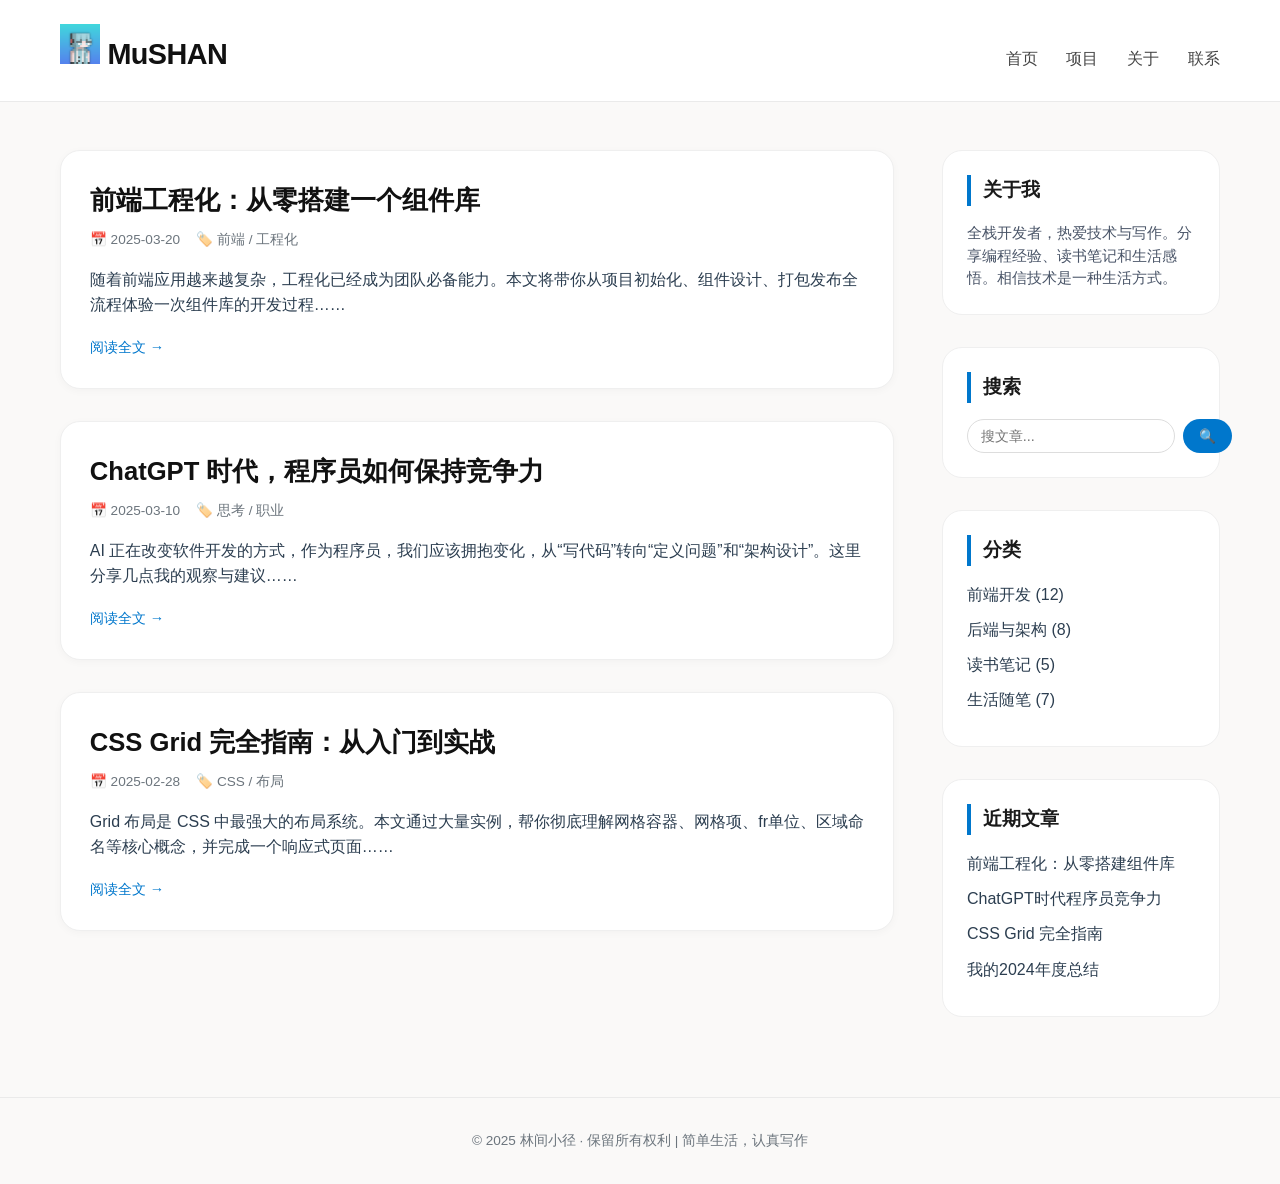
==== index.html @ 79bb4428 "Fix HTML encoding issues in index.html" ====
<!DOCTYPE html>
<html lang="zh-CN">

<head>
    <meta charset="UTF-8">
    <meta name="viewport" content="width=device-width, initial-scale=1.0, viewport-fit=cover">
    <title>MuSHAN的个人博客</title>
    <style>
        /* 全局样式与变量 */
        * {
            margin: 0;
            padding: 0;
            box-sizing: border-box;
        }

        body {
            font-family: -apple-system, BlinkMacSystemFont, "Segoe UI", Roboto, "Helvetica Neue", sans-serif;
            line-height: 1.6;
            color: #1a1a1a;
            background-color: #faf9f8;
        }

        /* 容器 */
        .container {
            max-width: 1200px;
            margin: 0 auto;
            padding: 0 20px;
        }

        /* 头部区域 */
        .site-header {
            background: #fff;
            border-bottom: 1px solid #eaeaea;
            padding: 1.5rem 0;
            position: sticky;
            top: 0;
            backdrop-filter: blur(8px);
            background-color: rgba(255, 255, 255, 0.9);
            z-index: 100;
        }

        .header-inner {
            display: flex;
            justify-content: space-between;
            align-items: baseline;
            flex-wrap: wrap;
            gap: 1rem;
        }

        .blog-title {
            font-size: 1.8rem;
            font-weight: 700;
            letter-spacing: -0.02em;
        }

        .blog-title a {
            text-decoration: none;
            color: #111;
        }

        .nav-links {
            display: flex;
            gap: 1.8rem;
        }

        .nav-links a {
            text-decoration: none;
            color: #444;
            font-weight: 500;
            transition: color 0.2s;
        }

        .nav-links a:hover {
            color: #0077cc;
        }

        /* 主布局：两栏 */
        .main-grid {
            display: flex;
            gap: 3rem;
            margin: 3rem 0;
            flex-wrap: wrap;
        }

        .content {
            flex: 3;
            min-width: 0;
            /* 防止溢出 */
        }

        .sidebar {
            flex: 1;
            min-width: 220px;
        }

        /* 文章卡片 */
        .post-card {
            background: #fff;
            border-radius: 20px;
            padding: 1.8rem;
            margin-bottom: 2rem;
            box-shadow: 0 2px 8px rgba(0, 0, 0, 0.03);
            transition: box-shadow 0.2s, transform 0.1s;
            border: 1px solid #efefef;
        }

        .post-card:hover {
            box-shadow: 0 8px 20px rgba(0, 0, 0, 0.05);
        }

        .post-title {
            font-size: 1.6rem;
            margin-bottom: 0.5rem;
        }

        .post-title a {
            text-decoration: none;
            color: #111;
        }

        .post-title a:hover {
            color: #0077cc;
        }

        .post-meta {
            font-size: 0.85rem;
            color: #6c757d;
            margin-bottom: 1rem;
            display: flex;
            gap: 1rem;
        }

        .post-excerpt {
            color: #2c3e50;
            margin-bottom: 1rem;
        }

        .read-more {
            color: #0077cc;
            text-decoration: none;
            font-weight: 500;
            font-size: 0.9rem;
        }

        .read-more:hover {
            text-decoration: underline;
        }

        /* 侧边栏组件 */
        .sidebar-widget {
            background: #fff;
            border-radius: 20px;
            padding: 1.5rem;
            margin-bottom: 2rem;
            border: 1px solid #efefef;
        }

        .sidebar-widget h3 {
            font-size: 1.2rem;
            margin-bottom: 1rem;
            font-weight: 600;
            border-left: 4px solid #0077cc;
            padding-left: 0.75rem;
        }

        .about-text {
            font-size: 0.95rem;
            color: #4a5568;
            line-height: 1.5;
        }

        .category-list {
            list-style: none;
        }

        .category-list li {
            margin-bottom: 0.6rem;
        }

        .category-list a {
            text-decoration: none;
            color: #2c3e50;
        }

        .category-list a:hover {
            color: #0077cc;
        }

        /* 搜索框 */
        .search-box {
            display: flex;
            gap: 0.5rem;
        }

        .search-box input {
            flex: 1;
            padding: 0.5rem 0.8rem;
            border: 1px solid #ddd;
            border-radius: 40px;
            font-size: 0.9rem;
            outline: none;
        }

        .search-box button {
            background: #0077cc;
            border: none;
            color: white;
            padding: 0 1rem;
            border-radius: 40px;
            cursor: pointer;
            font-size: 0.85rem;
        }

        /* 页脚 */
        .site-footer {
            border-top: 1px solid #eaeaea;
            padding: 2rem 0;
            text-align: center;
            color: #6c757d;
            font-size: 0.85rem;
            margin-top: 2rem;
        }

        /* 响应式 */
        @media (max-width: 768px) {
            .header-inner {
                flex-direction: column;
                align-items: center;
                text-align: center;
            }

            .main-grid {
                flex-direction: column;
            }

            .post-card {
                padding: 1.2rem;
            }
        }
    </style>
</head>

<body>

    <header class="site-header">
        <div class="container header-inner">
            <div class="blog-title">
                <img border="0" src="images/Avatar.png" alt="Pulpit rock" width="40"
                    height="40">
                <a href="#">MuSHAN</a>
                
            </div>
            <nav class="nav-links">
                <a href="#">首页</a>
                <a href="#">项目</a>
                <a href="#">关于</a>
                <a href="#">联系</a>
            </nav>
        </div>
    </header>

    <main class="container">
        <div class="main-grid">
            <!-- 主要内容区：文章列表 -->
            <div class="content">
                <article class="post-card">
                    <h2 class="post-title"><a href="#">前端工程化：从零搭建一个组件库</a></h2>
                    <div class="post-meta">
                        <span>📅 2025-03-20</span>
                        <span>🏷️ 前端 / 工程化</span>
                    </div>
                    <p class="post-excerpt">随着前端应用越来越复杂，工程化已经成为团队必备能力。本文将带你从项目初始化、组件设计、打包发布全流程体验一次组件库的开发过程……</p>
                    <a href="#" class="read-more">阅读全文 →</a>
                </article>

                <article class="post-card">
                    <h2 class="post-title"><a href="#">ChatGPT 时代，程序员如何保持竞争力</a></h2>
                    <div class="post-meta">
                        <span>📅 2025-03-10</span>
                        <span>🏷️ 思考 / 职业</span>
                    </div>
                    <p class="post-excerpt">AI 正在改变软件开发的方式，作为程序员，我们应该拥抱变化，从“写代码”转向“定义问题”和“架构设计”。这里分享几点我的观察与建议……</p>
                    <a href="#" class="read-more">阅读全文 →</a>
                </article>

                <article class="post-card">
                    <h2 class="post-title"><a href="#">CSS Grid 完全指南：从入门到实战</a></h2>
                    <div class="post-meta">
                        <span>📅 2025-02-28</span>
                        <span>🏷️ CSS / 布局</span>
                    </div>
                    <p class="post-excerpt">Grid 布局是 CSS 中最强大的布局系统。本文通过大量实例，帮你彻底理解网格容器、网格项、fr单位、区域命名等核心概念，并完成一个响应式页面……
                    </p>
                    <a href="#" class="read-more">阅读全文 →</a>
                </article>
            </div>

            <!-- 侧边栏 -->
            <aside class="sidebar">
                <div class="sidebar-widget">
                    <h3>关于我</h3>
                    <div class="about-text">
                        全栈开发者，热爱技术与写作。分享编程经验、读书笔记和生活感悟。相信技术是一种生活方式。
                    </div>
                </div>

                <div class="sidebar-widget">
                    <h3>搜索</h3>
                    <div class="search-box">
                        <input type="text" placeholder="搜文章...">
                        <button>🔍</button>
                    </div>
                </div>

                <div class="sidebar-widget">
                    <h3>分类</h3>
                    <ul class="category-list">
                        <li><a href="#">前端开发 (12)</a></li>
                        <li><a href="#">后端与架构 (8)</a></li>
                        <li><a href="#">读书笔记 (5)</a></li>
                        <li><a href="#">生活随笔 (7)</a></li>
                    </ul>
                </div>

                <div class="sidebar-widget">
                    <h3>近期文章</h3>
                    <ul class="category-list">
                        <li><a href="#">前端工程化：从零搭建组件库</a></li>
                        <li><a href="#">ChatGPT时代程序员竞争力</a></li>
                        <li><a href="#">CSS Grid 完全指南</a></li>
                        <li><a href="#">我的2024年度总结</a></li>
                    </ul>
                </div>
            </aside>
        </div>
    </main>

    <footer class="site-footer">
        <div class="container">
            <p>© 2025 林间小径 · 保留所有权利 | 简单生活，认真写作</p>
        </div>
    </footer>

    <!-- 简单的交互：搜索框演示（仅控制台输出，实际功能需后端支持） -->
    <script>
        const searchBtn = document.querySelector('.search-box button');
        const searchInput = document.querySelector('.search-box input');
        if (searchBtn) {
            searchBtn.addEventListener('click', () => {
                const keyword = searchInput.value.trim();
                if (keyword) {
                    console.log(`🔍 搜索关键词: ${keyword}`);
                    // 实际使用时可以跳转到搜索页或动态过滤文章
                    alert(`演示模式：搜索 “${keyword}” 的功能待集成。`);
                } else {
                    alert('请输入要搜索的内容');
                }
            });
        }
    </script>

</body>

</html>
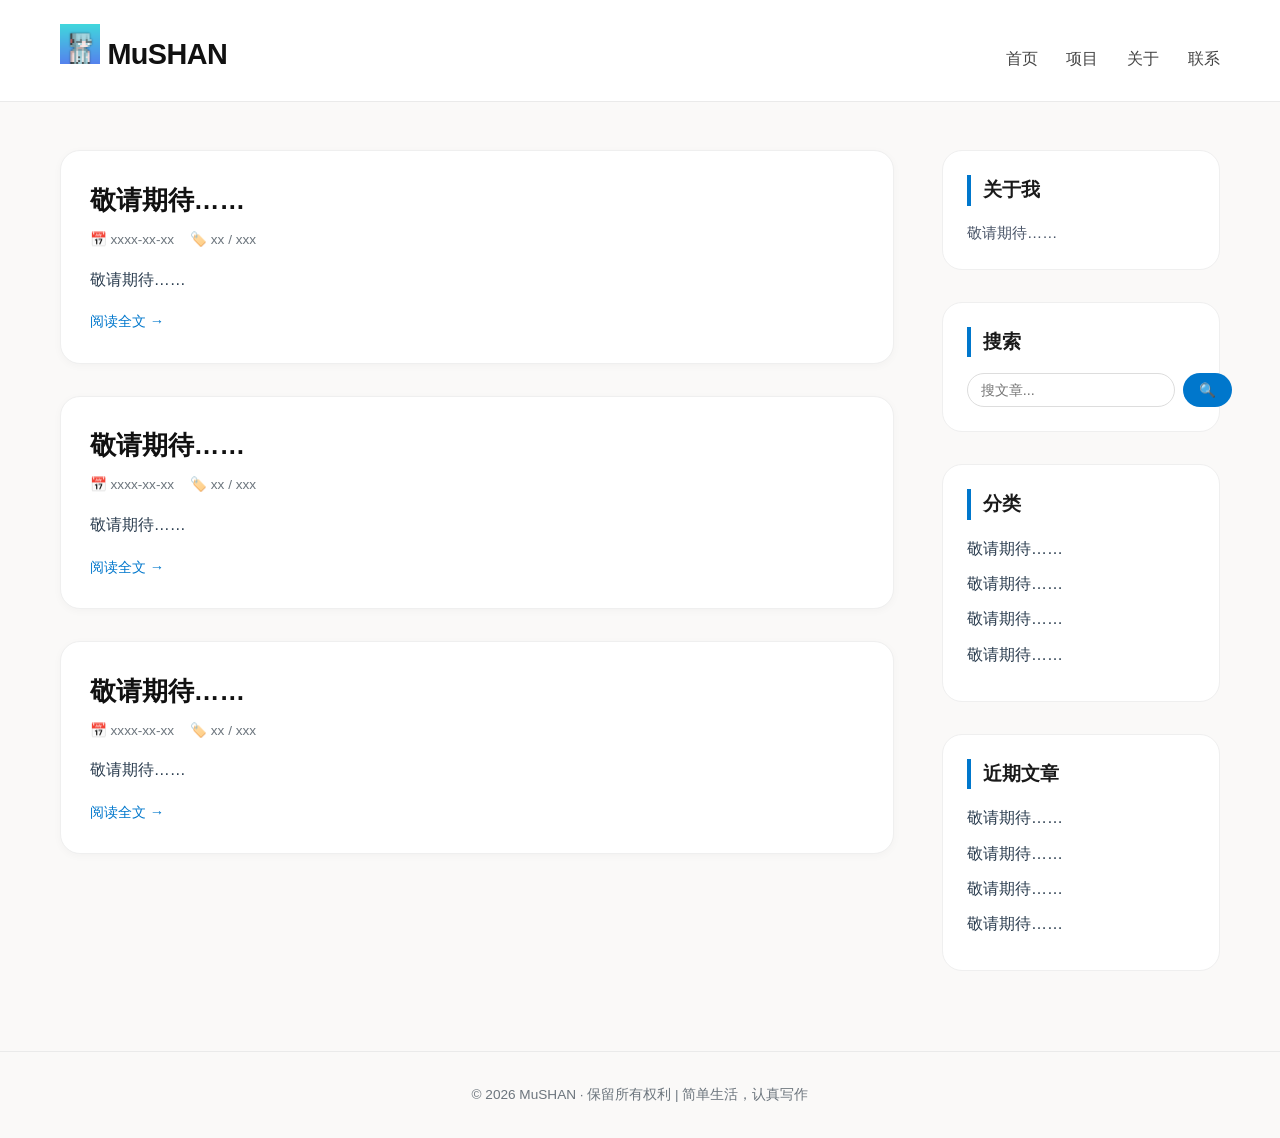
==== commit 6980a1dd: "Fix HTML encoding issues in index.html" ====
--- a/index.html
+++ b/index.html
@@ -264,32 +264,32 @@
             <!-- 主要内容区：文章列表 -->
             <div class="content">
                 <article class="post-card">
-                    <h2 class="post-title"><a href="#">前端工程化：从零搭建一个组件库</a></h2>
+                    <h2 class="post-title"><a href="#">敬请期待……</a></h2>
                     <div class="post-meta">
-                        <span>📅 2025-03-20</span>
-                        <span>🏷️ 前端 / 工程化</span>
-                    </div>
-                    <p class="post-excerpt">随着前端应用越来越复杂，工程化已经成为团队必备能力。本文将带你从项目初始化、组件设计、打包发布全流程体验一次组件库的开发过程……</p>
+                        <span>📅 xxxx-xx-xx</span>
+                        <span>🏷️ xx / xxx</span>
+                    </div>
+                    <p class="post-excerpt">敬请期待……</p>
                     <a href="#" class="read-more">阅读全文 →</a>
                 </article>
 
                 <article class="post-card">
-                    <h2 class="post-title"><a href="#">ChatGPT 时代，程序员如何保持竞争力</a></h2>
+                    <h2 class="post-title"><a href="#">敬请期待……</a></h2>
                     <div class="post-meta">
-                        <span>📅 2025-03-10</span>
-                        <span>🏷️ 思考 / 职业</span>
-                    </div>
-                    <p class="post-excerpt">AI 正在改变软件开发的方式，作为程序员，我们应该拥抱变化，从“写代码”转向“定义问题”和“架构设计”。这里分享几点我的观察与建议……</p>
+                        <span>📅 xxxx-xx-xx</span>
+                        <span>🏷️ xx / xxx</span>
+                    </div>
+                    <p class="post-excerpt">敬请期待……</p>
                     <a href="#" class="read-more">阅读全文 →</a>
                 </article>
 
                 <article class="post-card">
-                    <h2 class="post-title"><a href="#">CSS Grid 完全指南：从入门到实战</a></h2>
+                    <h2 class="post-title"><a href="#">敬请期待……</a></h2>
                     <div class="post-meta">
-                        <span>📅 2025-02-28</span>
-                        <span>🏷️ CSS / 布局</span>
-                    </div>
-                    <p class="post-excerpt">Grid 布局是 CSS 中最强大的布局系统。本文通过大量实例，帮你彻底理解网格容器、网格项、fr单位、区域命名等核心概念，并完成一个响应式页面……
+                        <span>📅 xxxx-xx-xx</span>
+                        <span>🏷️ xx / xxx</span>
+                    </div>
+                    <p class="post-excerpt">敬请期待……
                     </p>
                     <a href="#" class="read-more">阅读全文 →</a>
                 </article>
@@ -300,7 +300,7 @@
                 <div class="sidebar-widget">
                     <h3>关于我</h3>
                     <div class="about-text">
-                        全栈开发者，热爱技术与写作。分享编程经验、读书笔记和生活感悟。相信技术是一种生活方式。
+                        敬请期待……
                     </div>
                 </div>
 
@@ -315,20 +315,20 @@
                 <div class="sidebar-widget">
                     <h3>分类</h3>
                     <ul class="category-list">
-                        <li><a href="#">前端开发 (12)</a></li>
-                        <li><a href="#">后端与架构 (8)</a></li>
-                        <li><a href="#">读书笔记 (5)</a></li>
-                        <li><a href="#">生活随笔 (7)</a></li>
+                        <li><a href="#">敬请期待……</a></li>
+                        <li><a href="#">敬请期待……</a></li>
+                        <li><a href="#">敬请期待……</a></li>
+                        <li><a href="#">敬请期待……</a></li>
                     </ul>
                 </div>
 
                 <div class="sidebar-widget">
                     <h3>近期文章</h3>
                     <ul class="category-list">
-                        <li><a href="#">前端工程化：从零搭建组件库</a></li>
-                        <li><a href="#">ChatGPT时代程序员竞争力</a></li>
-                        <li><a href="#">CSS Grid 完全指南</a></li>
-                        <li><a href="#">我的2024年度总结</a></li>
+                        <li><a href="#">敬请期待……</a></li>
+                        <li><a href="#">敬请期待……</a></li>
+                        <li><a href="#">敬请期待……</a></li>
+                        <li><a href="#">敬请期待……</a></li>
                     </ul>
                 </div>
             </aside>
@@ -337,7 +337,7 @@
 
     <footer class="site-footer">
         <div class="container">
-            <p>© 2025 林间小径 · 保留所有权利 | 简单生活，认真写作</p>
+            <p>© 2026 MuSHAN · 保留所有权利 | 简单生活，认真写作</p>
         </div>
     </footer>
 
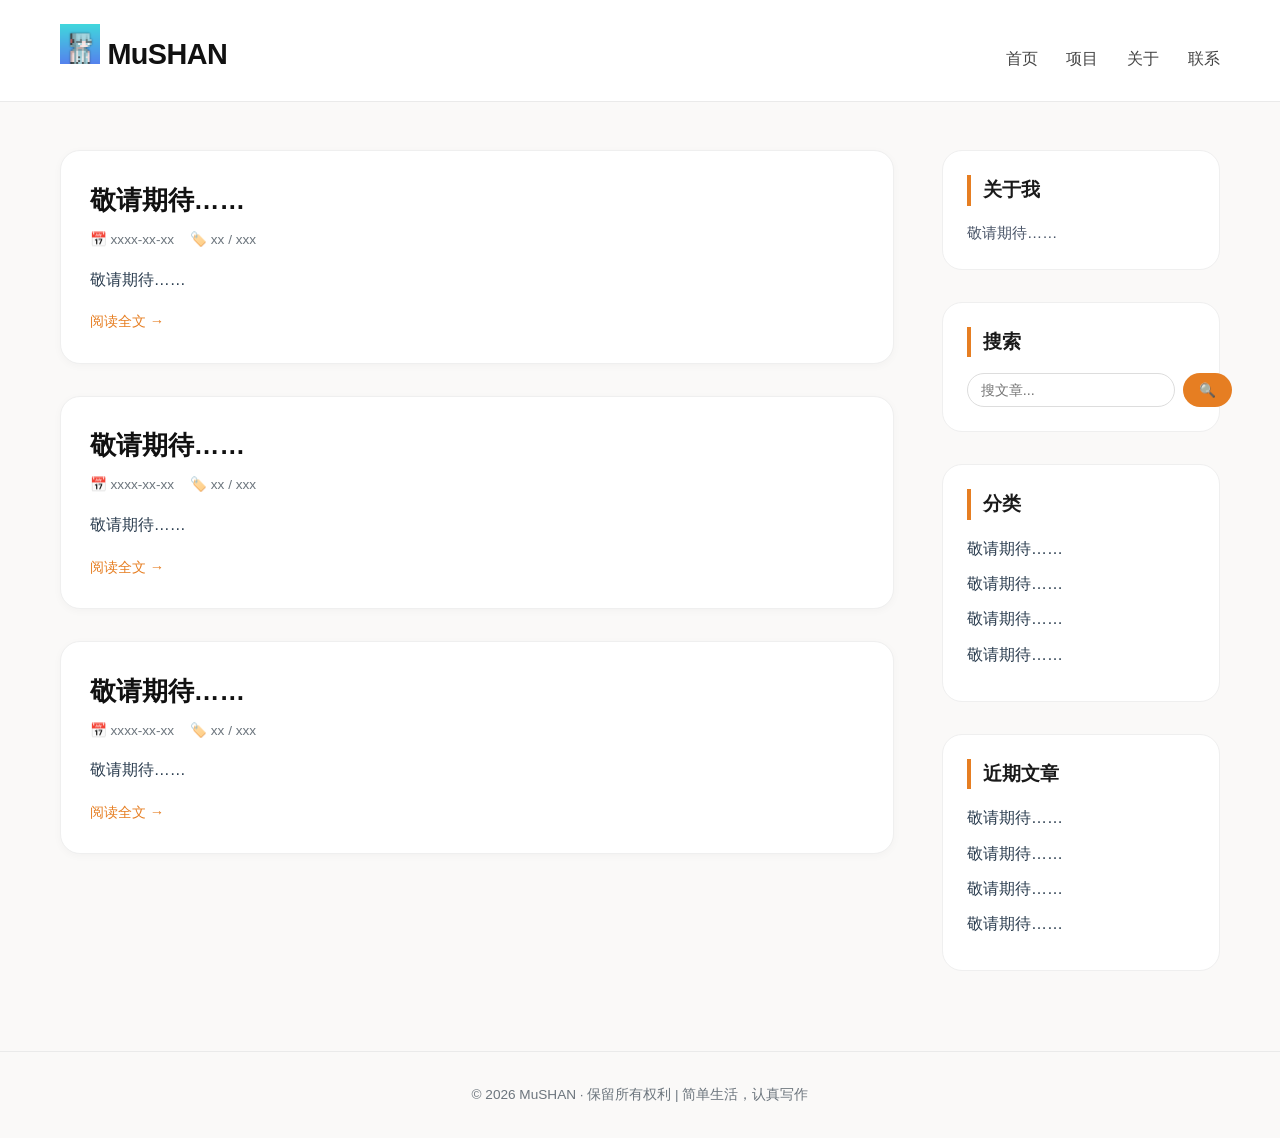
==== commit 5dab2afd: "首次提交：个人博客基础页面" ====
--- a/index.html
+++ b/index.html
@@ -1,364 +1,364 @@
-<!DOCTYPE html>
-<html lang="zh-CN">
-
-<head>
-    <meta charset="UTF-8">
-    <meta name="viewport" content="width=device-width, initial-scale=1.0, viewport-fit=cover">
-    <title>MuSHAN的个人博客</title>
-    <style>
-        /* 全局样式与变量 */
-        * {
-            margin: 0;
-            padding: 0;
-            box-sizing: border-box;
-        }
-
-        body {
-            font-family: -apple-system, BlinkMacSystemFont, "Segoe UI", Roboto, "Helvetica Neue", sans-serif;
-            line-height: 1.6;
-            color: #1a1a1a;
-            background-color: #faf9f8;
-        }
-
-        /* 容器 */
-        .container {
-            max-width: 1200px;
-            margin: 0 auto;
-            padding: 0 20px;
-        }
-
-        /* 头部区域 */
-        .site-header {
-            background: #fff;
-            border-bottom: 1px solid #eaeaea;
-            padding: 1.5rem 0;
-            position: sticky;
-            top: 0;
-            backdrop-filter: blur(8px);
-            background-color: rgba(255, 255, 255, 0.9);
-            z-index: 100;
-        }
-
-        .header-inner {
-            display: flex;
-            justify-content: space-between;
-            align-items: baseline;
-            flex-wrap: wrap;
-            gap: 1rem;
-        }
-
-        .blog-title {
-            font-size: 1.8rem;
-            font-weight: 700;
-            letter-spacing: -0.02em;
-        }
-
-        .blog-title a {
-            text-decoration: none;
-            color: #111;
-        }
-
-        .nav-links {
-            display: flex;
-            gap: 1.8rem;
-        }
-
-        .nav-links a {
-            text-decoration: none;
-            color: #444;
-            font-weight: 500;
-            transition: color 0.2s;
-        }
-
-        .nav-links a:hover {
-            color: #0077cc;
-        }
-
-        /* 主布局：两栏 */
-        .main-grid {
-            display: flex;
-            gap: 3rem;
-            margin: 3rem 0;
-            flex-wrap: wrap;
-        }
-
-        .content {
-            flex: 3;
-            min-width: 0;
-            /* 防止溢出 */
-        }
-
-        .sidebar {
-            flex: 1;
-            min-width: 220px;
-        }
-
-        /* 文章卡片 */
-        .post-card {
-            background: #fff;
-            border-radius: 20px;
-            padding: 1.8rem;
-            margin-bottom: 2rem;
-            box-shadow: 0 2px 8px rgba(0, 0, 0, 0.03);
-            transition: box-shadow 0.2s, transform 0.1s;
-            border: 1px solid #efefef;
-        }
-
-        .post-card:hover {
-            box-shadow: 0 8px 20px rgba(0, 0, 0, 0.05);
-        }
-
-        .post-title {
-            font-size: 1.6rem;
-            margin-bottom: 0.5rem;
-        }
-
-        .post-title a {
-            text-decoration: none;
-            color: #111;
-        }
-
-        .post-title a:hover {
-            color: #0077cc;
-        }
-
-        .post-meta {
-            font-size: 0.85rem;
-            color: #6c757d;
-            margin-bottom: 1rem;
-            display: flex;
-            gap: 1rem;
-        }
-
-        .post-excerpt {
-            color: #2c3e50;
-            margin-bottom: 1rem;
-        }
-
-        .read-more {
-            color: #0077cc;
-            text-decoration: none;
-            font-weight: 500;
-            font-size: 0.9rem;
-        }
-
-        .read-more:hover {
-            text-decoration: underline;
-        }
-
-        /* 侧边栏组件 */
-        .sidebar-widget {
-            background: #fff;
-            border-radius: 20px;
-            padding: 1.5rem;
-            margin-bottom: 2rem;
-            border: 1px solid #efefef;
-        }
-
-        .sidebar-widget h3 {
-            font-size: 1.2rem;
-            margin-bottom: 1rem;
-            font-weight: 600;
-            border-left: 4px solid #0077cc;
-            padding-left: 0.75rem;
-        }
-
-        .about-text {
-            font-size: 0.95rem;
-            color: #4a5568;
-            line-height: 1.5;
-        }
-
-        .category-list {
-            list-style: none;
-        }
-
-        .category-list li {
-            margin-bottom: 0.6rem;
-        }
-
-        .category-list a {
-            text-decoration: none;
-            color: #2c3e50;
-        }
-
-        .category-list a:hover {
-            color: #0077cc;
-        }
-
-        /* 搜索框 */
-        .search-box {
-            display: flex;
-            gap: 0.5rem;
-        }
-
-        .search-box input {
-            flex: 1;
-            padding: 0.5rem 0.8rem;
-            border: 1px solid #ddd;
-            border-radius: 40px;
-            font-size: 0.9rem;
-            outline: none;
-        }
-
-        .search-box button {
-            background: #0077cc;
-            border: none;
-            color: white;
-            padding: 0 1rem;
-            border-radius: 40px;
-            cursor: pointer;
-            font-size: 0.85rem;
-        }
-
-        /* 页脚 */
-        .site-footer {
-            border-top: 1px solid #eaeaea;
-            padding: 2rem 0;
-            text-align: center;
-            color: #6c757d;
-            font-size: 0.85rem;
-            margin-top: 2rem;
-        }
-
-        /* 响应式 */
-        @media (max-width: 768px) {
-            .header-inner {
-                flex-direction: column;
-                align-items: center;
-                text-align: center;
-            }
-
-            .main-grid {
-                flex-direction: column;
-            }
-
-            .post-card {
-                padding: 1.2rem;
-            }
-        }
-    </style>
-</head>
-
-<body>
-
-    <header class="site-header">
-        <div class="container header-inner">
-            <div class="blog-title">
-                <img border="0" src="images/Avatar.png" alt="Pulpit rock" width="40"
-                    height="40">
-                <a href="#">MuSHAN</a>
-                
-            </div>
-            <nav class="nav-links">
-                <a href="#">首页</a>
-                <a href="#">项目</a>
-                <a href="#">关于</a>
-                <a href="#">联系</a>
-            </nav>
-        </div>
-    </header>
-
-    <main class="container">
-        <div class="main-grid">
-            <!-- 主要内容区：文章列表 -->
-            <div class="content">
-                <article class="post-card">
-                    <h2 class="post-title"><a href="#">敬请期待……</a></h2>
-                    <div class="post-meta">
-                        <span>📅 xxxx-xx-xx</span>
-                        <span>🏷️ xx / xxx</span>
-                    </div>
-                    <p class="post-excerpt">敬请期待……</p>
-                    <a href="#" class="read-more">阅读全文 →</a>
-                </article>
-
-                <article class="post-card">
-                    <h2 class="post-title"><a href="#">敬请期待……</a></h2>
-                    <div class="post-meta">
-                        <span>📅 xxxx-xx-xx</span>
-                        <span>🏷️ xx / xxx</span>
-                    </div>
-                    <p class="post-excerpt">敬请期待……</p>
-                    <a href="#" class="read-more">阅读全文 →</a>
-                </article>
-
-                <article class="post-card">
-                    <h2 class="post-title"><a href="#">敬请期待……</a></h2>
-                    <div class="post-meta">
-                        <span>📅 xxxx-xx-xx</span>
-                        <span>🏷️ xx / xxx</span>
-                    </div>
-                    <p class="post-excerpt">敬请期待……
-                    </p>
-                    <a href="#" class="read-more">阅读全文 →</a>
-                </article>
-            </div>
-
-            <!-- 侧边栏 -->
-            <aside class="sidebar">
-                <div class="sidebar-widget">
-                    <h3>关于我</h3>
-                    <div class="about-text">
-                        敬请期待……
-                    </div>
-                </div>
-
-                <div class="sidebar-widget">
-                    <h3>搜索</h3>
-                    <div class="search-box">
-                        <input type="text" placeholder="搜文章...">
-                        <button>🔍</button>
-                    </div>
-                </div>
-
-                <div class="sidebar-widget">
-                    <h3>分类</h3>
-                    <ul class="category-list">
-                        <li><a href="#">敬请期待……</a></li>
-                        <li><a href="#">敬请期待……</a></li>
-                        <li><a href="#">敬请期待……</a></li>
-                        <li><a href="#">敬请期待……</a></li>
-                    </ul>
-                </div>
-
-                <div class="sidebar-widget">
-                    <h3>近期文章</h3>
-                    <ul class="category-list">
-                        <li><a href="#">敬请期待……</a></li>
-                        <li><a href="#">敬请期待……</a></li>
-                        <li><a href="#">敬请期待……</a></li>
-                        <li><a href="#">敬请期待……</a></li>
-                    </ul>
-                </div>
-            </aside>
-        </div>
-    </main>
-
-    <footer class="site-footer">
-        <div class="container">
-            <p>© 2026 MuSHAN · 保留所有权利 | 简单生活，认真写作</p>
-        </div>
-    </footer>
-
-    <!-- 简单的交互：搜索框演示（仅控制台输出，实际功能需后端支持） -->
-    <script>
-        const searchBtn = document.querySelector('.search-box button');
-        const searchInput = document.querySelector('.search-box input');
-        if (searchBtn) {
-            searchBtn.addEventListener('click', () => {
-                const keyword = searchInput.value.trim();
-                if (keyword) {
-                    console.log(`🔍 搜索关键词: ${keyword}`);
-                    // 实际使用时可以跳转到搜索页或动态过滤文章
-                    alert(`演示模式：搜索 “${keyword}” 的功能待集成。`);
-                } else {
-                    alert('请输入要搜索的内容');
-                }
-            });
-        }
-    </script>
-
-</body>
-
-</html>
+<!DOCTYPE html>
+<html lang="zh-CN">
+
+<head>
+    <meta charset="UTF-8">
+    <meta name="viewport" content="width=device-width, initial-scale=1.0, viewport-fit=cover">
+    <title>MuSHAN的个人博客</title>
+    <link rel="icon" href="images/favicon.png" type="image/png">
+    <style>
+        /* 全局样式与变量 */
+        * {
+            margin: 0;
+            padding: 0;
+            box-sizing: border-box;
+        }
+
+        body {
+            font-family: -apple-system, BlinkMacSystemFont, "Segoe UI", Roboto, "Helvetica Neue", sans-serif;
+            line-height: 1.6;
+            color: #1a1a1a;
+            background-color: #faf9f8;
+        }
+
+        /* 容器 */
+        .container {
+            max-width: 1200px;
+            margin: 0 auto;
+            padding: 0 20px;
+        }
+
+        /* 头部区域 */
+        .site-header {
+            background: #fff;
+            border-bottom: 1px solid #eaeaea;
+            padding: 1.5rem 0;
+            position: sticky;
+            top: 0;
+            backdrop-filter: blur(8px);
+            background-color: rgba(255, 255, 255, 0.9);
+            z-index: 100;
+        }
+
+        .header-inner {
+            display: flex;
+            justify-content: space-between;
+            align-items: baseline;
+            flex-wrap: wrap;
+            gap: 1rem;
+        }
+
+        .blog-title {
+            font-size: 1.8rem;
+            font-weight: 700;
+            letter-spacing: -0.02em;
+        }
+
+        .blog-title a {
+            text-decoration: none;
+            color: #111;
+        }
+
+        .nav-links {
+            display: flex;
+            gap: 1.8rem;
+        }
+
+        .nav-links a {
+            text-decoration: none;
+            color: #444;
+            font-weight: 500;
+            transition: color 0.2s;
+        }
+
+        .nav-links a:hover {
+            color: #e67e22;
+        }
+
+        /* 主布局：两栏 */
+        .main-grid {
+            display: flex;
+            gap: 3rem;
+            margin: 3rem 0;
+            flex-wrap: wrap;
+        }
+
+        .content {
+            flex: 3;
+            min-width: 0;
+            /* 防止溢出 */
+        }
+
+        .sidebar {
+            flex: 1;
+            min-width: 220px;
+        }
+
+        /* 文章卡片 */
+        .post-card {
+            background: #fff;
+            border-radius: 20px;
+            padding: 1.8rem;
+            margin-bottom: 2rem;
+            box-shadow: 0 2px 8px rgba(0, 0, 0, 0.03);
+            transition: box-shadow 0.2s, transform 0.1s;
+            border: 1px solid #efefef;
+        }
+
+        .post-card:hover {
+            box-shadow: 0 8px 20px rgba(0, 0, 0, 0.05);
+        }
+
+        .post-title {
+            font-size: 1.6rem;
+            margin-bottom: 0.5rem;
+        }
+
+        .post-title a {
+            text-decoration: none;
+            color: #111;
+        }
+
+        .post-title a:hover {
+            color: #e67e22;
+        }
+
+        .post-meta {
+            font-size: 0.85rem;
+            color: #6c757d;
+            margin-bottom: 1rem;
+            display: flex;
+            gap: 1rem;
+        }
+
+        .post-excerpt {
+            color: #2c3e50;
+            margin-bottom: 1rem;
+        }
+
+        .read-more {
+            color: #e67e22;
+            text-decoration: none;
+            font-weight: 500;
+            font-size: 0.9rem;
+        }
+
+        .read-more:hover {
+            text-decoration: underline;
+        }
+
+        /* 侧边栏组件 */
+        .sidebar-widget {
+            background: #fff;
+            border-radius: 20px;
+            padding: 1.5rem;
+            margin-bottom: 2rem;
+            border: 1px solid #efefef;
+        }
+
+        .sidebar-widget h3 {
+            font-size: 1.2rem;
+            margin-bottom: 1rem;
+            font-weight: 600;
+            border-left: 4px solid #e67e22;
+            padding-left: 0.75rem;
+        }
+
+        .about-text {
+            font-size: 0.95rem;
+            color: #4a5568;
+            line-height: 1.5;
+        }
+
+        .category-list {
+            list-style: none;
+        }
+
+        .category-list li {
+            margin-bottom: 0.6rem;
+        }
+
+        .category-list a {
+            text-decoration: none;
+            color: #2c3e50;
+        }
+
+        .category-list a:hover {
+            color: #e67e22;
+        }
+
+        /* 搜索框 */
+        .search-box {
+            display: flex;
+            gap: 0.5rem;
+        }
+
+        .search-box input {
+            flex: 1;
+            padding: 0.5rem 0.8rem;
+            border: 1px solid #ddd;
+            border-radius: 40px;
+            font-size: 0.9rem;
+            outline: none;
+        }
+
+        .search-box button {
+            background: #e67e22;
+            border: none;
+            color: white;
+            padding: 0 1rem;
+            border-radius: 40px;
+            cursor: pointer;
+            font-size: 0.85rem;
+        }
+
+        /* 页脚 */
+        .site-footer {
+            border-top: 1px solid #eaeaea;
+            padding: 2rem 0;
+            text-align: center;
+            color: #6c757d;
+            font-size: 0.85rem;
+            margin-top: 2rem;
+        }
+
+        /* 响应式 */
+        @media (max-width: 768px) {
+            .header-inner {
+                flex-direction: column;
+                align-items: center;
+                text-align: center;
+            }
+
+            .main-grid {
+                flex-direction: column;
+            }
+
+            .post-card {
+                padding: 1.2rem;
+            }
+        }
+    </style>
+</head>
+
+<body>
+
+    <header class="site-header">
+        <div class="container header-inner">
+            <div class="blog-title">
+                <img border="0" src="images/Avatar.png" alt="MuSHAN头像" width="40" height="40">
+                <a href="#">MuSHAN</a>
+
+            </div>
+            <nav class="nav-links">
+                <a href="splash.html">首页</a>
+                <a href="projects.html">项目</a>
+                <a href="about.html">关于</a>
+                <a href="contact.html">联系</a>
+            </nav>
+        </div>
+    </header>
+
+    <main class="container">
+        <div class="main-grid">
+            <!-- 主要内容区：文章列表 -->
+            <div class="content">
+                <article class="post-card">
+                    <h2 class="post-title"><a href="#">敬请期待……</a></h2>
+                    <div class="post-meta">
+                        <span>📅 xxxx-xx-xx</span>
+                        <span>🏷️ xx / xxx</span>
+                    </div>
+                    <p class="post-excerpt">敬请期待……</p>
+                    <a href="#" class="read-more">阅读全文 →</a>
+                </article>
+
+                <article class="post-card">
+                    <h2 class="post-title"><a href="#">敬请期待……</a></h2>
+                    <div class="post-meta">
+                        <span>📅 xxxx-xx-xx</span>
+                        <span>🏷️ xx / xxx</span>
+                    </div>
+                    <p class="post-excerpt">敬请期待……</p>
+                    <a href="#" class="read-more">阅读全文 →</a>
+                </article>
+
+                <article class="post-card">
+                    <h2 class="post-title"><a href="#">敬请期待……</a></h2>
+                    <div class="post-meta">
+                        <span>📅 xxxx-xx-xx</span>
+                        <span>🏷️ xx / xxx</span>
+                    </div>
+                    <p class="post-excerpt">敬请期待……
+                    </p>
+                    <a href="#" class="read-more">阅读全文 →</a>
+                </article>
+            </div>
+
+            <!-- 侧边栏 -->
+            <aside class="sidebar">
+                <div class="sidebar-widget">
+                    <h3>关于我</h3>
+                    <div class="about-text">
+                        敬请期待……
+                    </div>
+                </div>
+
+                <div class="sidebar-widget">
+                    <h3>搜索</h3>
+                    <div class="search-box">
+                        <input type="text" placeholder="搜文章...">
+                        <button>🔍</button>
+                    </div>
+                </div>
+
+                <div class="sidebar-widget">
+                    <h3>分类</h3>
+                    <ul class="category-list">
+                        <li><a href="#">敬请期待……</a></li>
+                        <li><a href="#">敬请期待……</a></li>
+                        <li><a href="#">敬请期待……</a></li>
+                        <li><a href="#">敬请期待……</a></li>
+                    </ul>
+                </div>
+
+                <div class="sidebar-widget">
+                    <h3>近期文章</h3>
+                    <ul class="category-list">
+                        <li><a href="#">敬请期待……</a></li>
+                        <li><a href="#">敬请期待……</a></li>
+                        <li><a href="#">敬请期待……</a></li>
+                        <li><a href="#">敬请期待……</a></li>
+                    </ul>
+                </div>
+            </aside>
+        </div>
+    </main>
+
+    <footer class="site-footer">
+        <div class="container">
+            <p>© 2026 MuSHAN · 保留所有权利 | 简单生活，认真写作</p>
+        </div>
+    </footer>
+
+    <!-- 简单的交互：搜索框演示（仅控制台输出，实际功能需后端支持） -->
+    <script>
+        const searchBtn = document.querySelector('.search-box button');
+        const searchInput = document.querySelector('.search-box input');
+        if (searchBtn) {
+            searchBtn.addEventListener('click', () => {
+                const keyword = searchInput.value.trim();
+                if (keyword) {
+                    console.log(`🔍 搜索关键词: ${keyword}`);
+                    // 实际使用时可以跳转到搜索页或动态过滤文章
+                    alert(`演示模式：搜索 “${keyword}” 的功能待集成。`);
+                } else {
+                    alert('请输入要搜索的内容');
+                }
+            });
+        }
+    </script>
+
+</body>
+
+</html>
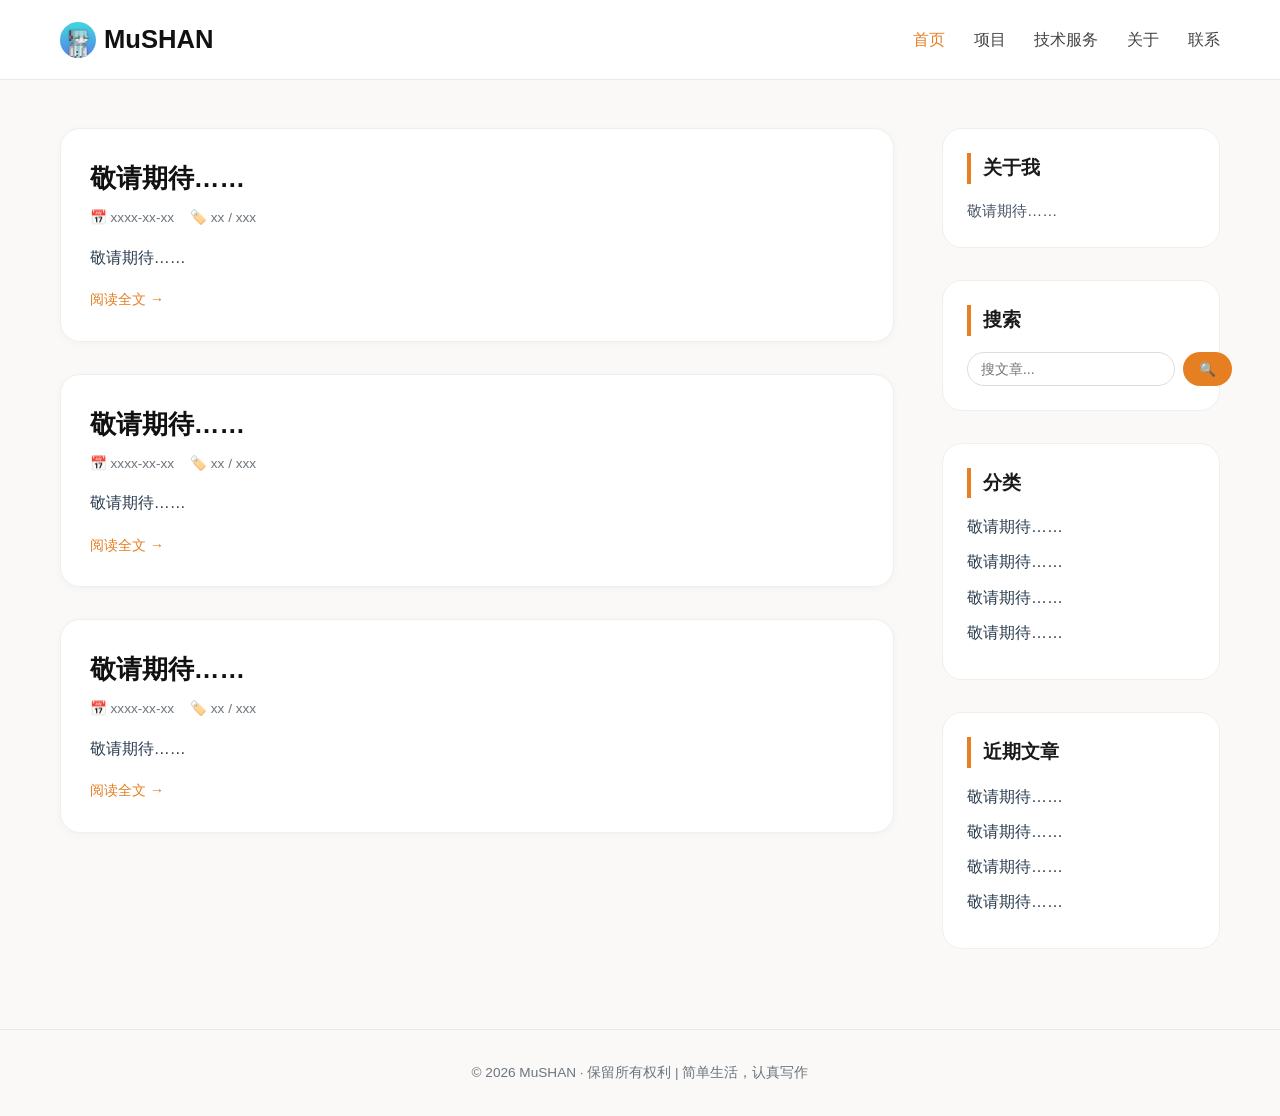
==== commit 5e6ff903: "统一导航栏样式，新增技术服务页，更新个人介绍 - 提取公共样式 css/shared.css，统一全站导航栏和页脚 - splash.html 新增导航栏，所有页面导航栏带头像+当前高亮 - 新增技术" ====
--- a/index.html
+++ b/index.html
@@ -6,75 +6,8 @@
     <meta name="viewport" content="width=device-width, initial-scale=1.0, viewport-fit=cover">
     <title>MuSHAN的个人博客</title>
     <link rel="icon" href="images/favicon.png" type="image/png">
+    <link rel="stylesheet" href="css/shared.css">
     <style>
-        /* 全局样式与变量 */
-        * {
-            margin: 0;
-            padding: 0;
-            box-sizing: border-box;
-        }
-
-        body {
-            font-family: -apple-system, BlinkMacSystemFont, "Segoe UI", Roboto, "Helvetica Neue", sans-serif;
-            line-height: 1.6;
-            color: #1a1a1a;
-            background-color: #faf9f8;
-        }
-
-        /* 容器 */
-        .container {
-            max-width: 1200px;
-            margin: 0 auto;
-            padding: 0 20px;
-        }
-
-        /* 头部区域 */
-        .site-header {
-            background: #fff;
-            border-bottom: 1px solid #eaeaea;
-            padding: 1.5rem 0;
-            position: sticky;
-            top: 0;
-            backdrop-filter: blur(8px);
-            background-color: rgba(255, 255, 255, 0.9);
-            z-index: 100;
-        }
-
-        .header-inner {
-            display: flex;
-            justify-content: space-between;
-            align-items: baseline;
-            flex-wrap: wrap;
-            gap: 1rem;
-        }
-
-        .blog-title {
-            font-size: 1.8rem;
-            font-weight: 700;
-            letter-spacing: -0.02em;
-        }
-
-        .blog-title a {
-            text-decoration: none;
-            color: #111;
-        }
-
-        .nav-links {
-            display: flex;
-            gap: 1.8rem;
-        }
-
-        .nav-links a {
-            text-decoration: none;
-            color: #444;
-            font-weight: 500;
-            transition: color 0.2s;
-        }
-
-        .nav-links a:hover {
-            color: #e67e22;
-        }
-
         /* 主布局：两栏 */
         .main-grid {
             display: flex;
@@ -212,24 +145,7 @@
             font-size: 0.85rem;
         }
 
-        /* 页脚 */
-        .site-footer {
-            border-top: 1px solid #eaeaea;
-            padding: 2rem 0;
-            text-align: center;
-            color: #6c757d;
-            font-size: 0.85rem;
-            margin-top: 2rem;
-        }
-
-        /* 响应式 */
         @media (max-width: 768px) {
-            .header-inner {
-                flex-direction: column;
-                align-items: center;
-                text-align: center;
-            }
-
             .main-grid {
                 flex-direction: column;
             }
@@ -246,13 +162,15 @@
     <header class="site-header">
         <div class="container header-inner">
             <div class="blog-title">
-                <img border="0" src="images/Avatar.png" alt="MuSHAN头像" width="40" height="40">
-                <a href="#">MuSHAN</a>
-
+                <a href="index.html">
+                    <img src="images/Avatar.png" alt="MuSHAN头像">
+                    MuSHAN
+                </a>
             </div>
             <nav class="nav-links">
-                <a href="splash.html">首页</a>
+                <a href="index.html" class="active">首页</a>
                 <a href="projects.html">项目</a>
+                <a href="tech-service.html">技术服务</a>
                 <a href="about.html">关于</a>
                 <a href="contact.html">联系</a>
             </nav>
--- a/css/shared.css
+++ b/css/shared.css
@@ -0,0 +1,97 @@
+/* ===== 全局重置 ===== */
+* {
+    margin: 0;
+    padding: 0;
+    box-sizing: border-box;
+}
+
+body {
+    font-family: -apple-system, BlinkMacSystemFont, "Segoe UI", Roboto, "Helvetica Neue", sans-serif;
+    line-height: 1.6;
+    color: #1a1a1a;
+    background-color: #faf9f8;
+}
+
+/* ===== 容器 ===== */
+.container {
+    max-width: 1200px;
+    margin: 0 auto;
+    padding: 0 20px;
+}
+
+/* ===== 导航栏 ===== */
+.site-header {
+    background: #fff;
+    border-bottom: 1px solid #eaeaea;
+    padding: 1.2rem 0;
+    position: sticky;
+    top: 0;
+    backdrop-filter: blur(8px);
+    background-color: rgba(255, 255, 255, 0.9);
+    z-index: 100;
+}
+
+.header-inner {
+    display: flex;
+    justify-content: space-between;
+    align-items: center;
+    flex-wrap: wrap;
+    gap: 1rem;
+}
+
+.blog-title {
+    font-size: 1.6rem;
+    font-weight: 700;
+}
+
+.blog-title a {
+    text-decoration: none;
+    color: #111;
+    display: flex;
+    align-items: center;
+    gap: 0.5rem;
+}
+
+.blog-title img {
+    width: 36px;
+    height: 36px;
+    border-radius: 50%;
+    vertical-align: middle;
+    object-fit: cover;
+}
+
+.nav-links {
+    display: flex;
+    gap: 1.8rem;
+}
+
+.nav-links a {
+    text-decoration: none;
+    color: #444;
+    font-weight: 500;
+    transition: color 0.2s;
+}
+
+.nav-links a:hover,
+.nav-links a.active {
+    color: #e67e22;
+}
+
+/* ===== 页脚 ===== */
+.site-footer {
+    border-top: 1px solid #eaeaea;
+    padding: 2rem 0;
+    text-align: center;
+    color: #6c757d;
+    font-size: 0.85rem;
+    margin-top: 2rem;
+}
+
+/* ===== 响应式：导航栏 ===== */
+@media (max-width: 768px) {
+    .header-inner {
+        flex-direction: column;
+        align-items: center;
+        text-align: center;
+    }
+}
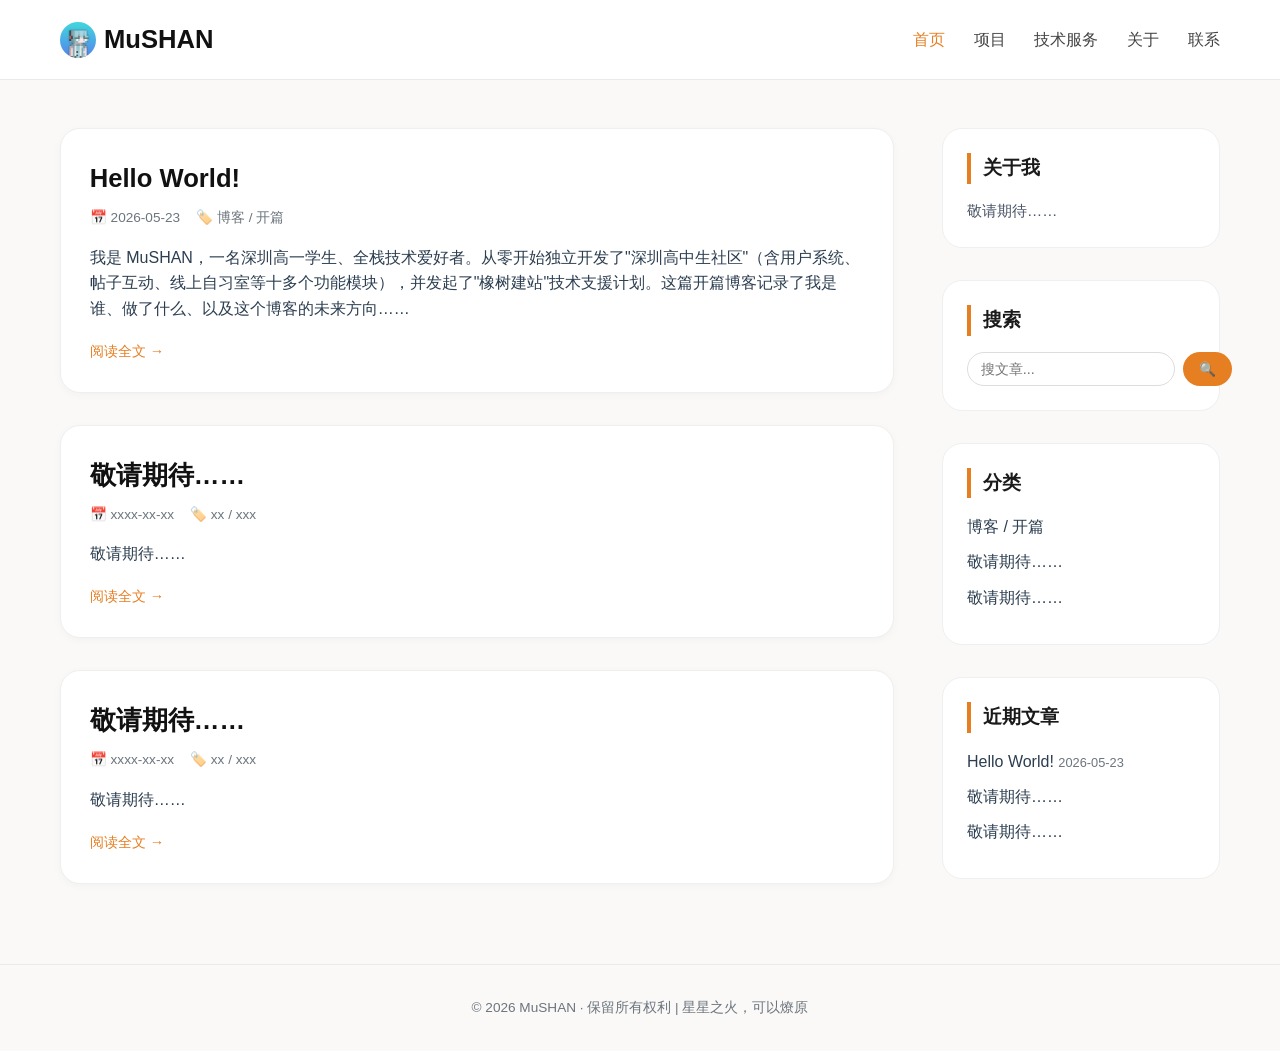
==== commit a7843a2a: "发表首篇博客 Hello World!，更新首页文章列表" ====
--- a/index.html
+++ b/index.html
@@ -182,13 +182,13 @@
             <!-- 主要内容区：文章列表 -->
             <div class="content">
                 <article class="post-card">
-                    <h2 class="post-title"><a href="#">敬请期待……</a></h2>
+                    <h2 class="post-title"><a href="posts/hello-mushan.html">Hello World!</a></h2>
                     <div class="post-meta">
-                        <span>📅 xxxx-xx-xx</span>
-                        <span>🏷️ xx / xxx</span>
-                    </div>
-                    <p class="post-excerpt">敬请期待……</p>
-                    <a href="#" class="read-more">阅读全文 →</a>
+                        <span>📅 2026-05-23</span>
+                        <span>🏷️ 博客 / 开篇</span>
+                    </div>
+                    <p class="post-excerpt">我是 MuSHAN，一名深圳高一学生、全栈技术爱好者。从零开始独立开发了"深圳高中生社区"（含用户系统、帖子互动、线上自习室等十多个功能模块），并发起了"橡树建站"技术支援计划。这篇开篇博客记录了我是谁、做了什么、以及这个博客的未来方向……</p>
+                    <a href="posts/hello-mushan.html" class="read-more">阅读全文 →</a>
                 </article>
 
                 <article class="post-card">
@@ -233,8 +233,7 @@
                 <div class="sidebar-widget">
                     <h3>分类</h3>
                     <ul class="category-list">
-                        <li><a href="#">敬请期待……</a></li>
-                        <li><a href="#">敬请期待……</a></li>
+                        <li><a href="#">博客 / 开篇</a></li>
                         <li><a href="#">敬请期待……</a></li>
                         <li><a href="#">敬请期待……</a></li>
                     </ul>
@@ -243,8 +242,7 @@
                 <div class="sidebar-widget">
                     <h3>近期文章</h3>
                     <ul class="category-list">
-                        <li><a href="#">敬请期待……</a></li>
-                        <li><a href="#">敬请期待……</a></li>
+                        <li><a href="posts/hello-mushan.html">Hello World!</a> <span style="color:#6c757d;font-size:0.8rem;">2026-05-23</span></li>
                         <li><a href="#">敬请期待……</a></li>
                         <li><a href="#">敬请期待……</a></li>
                     </ul>
@@ -255,7 +253,7 @@
 
     <footer class="site-footer">
         <div class="container">
-            <p>© 2026 MuSHAN · 保留所有权利 | 简单生活，认真写作</p>
+            <p>© 2026 MuSHAN · 保留所有权利 | 星星之火，可以燎原</p>
         </div>
     </footer>
 
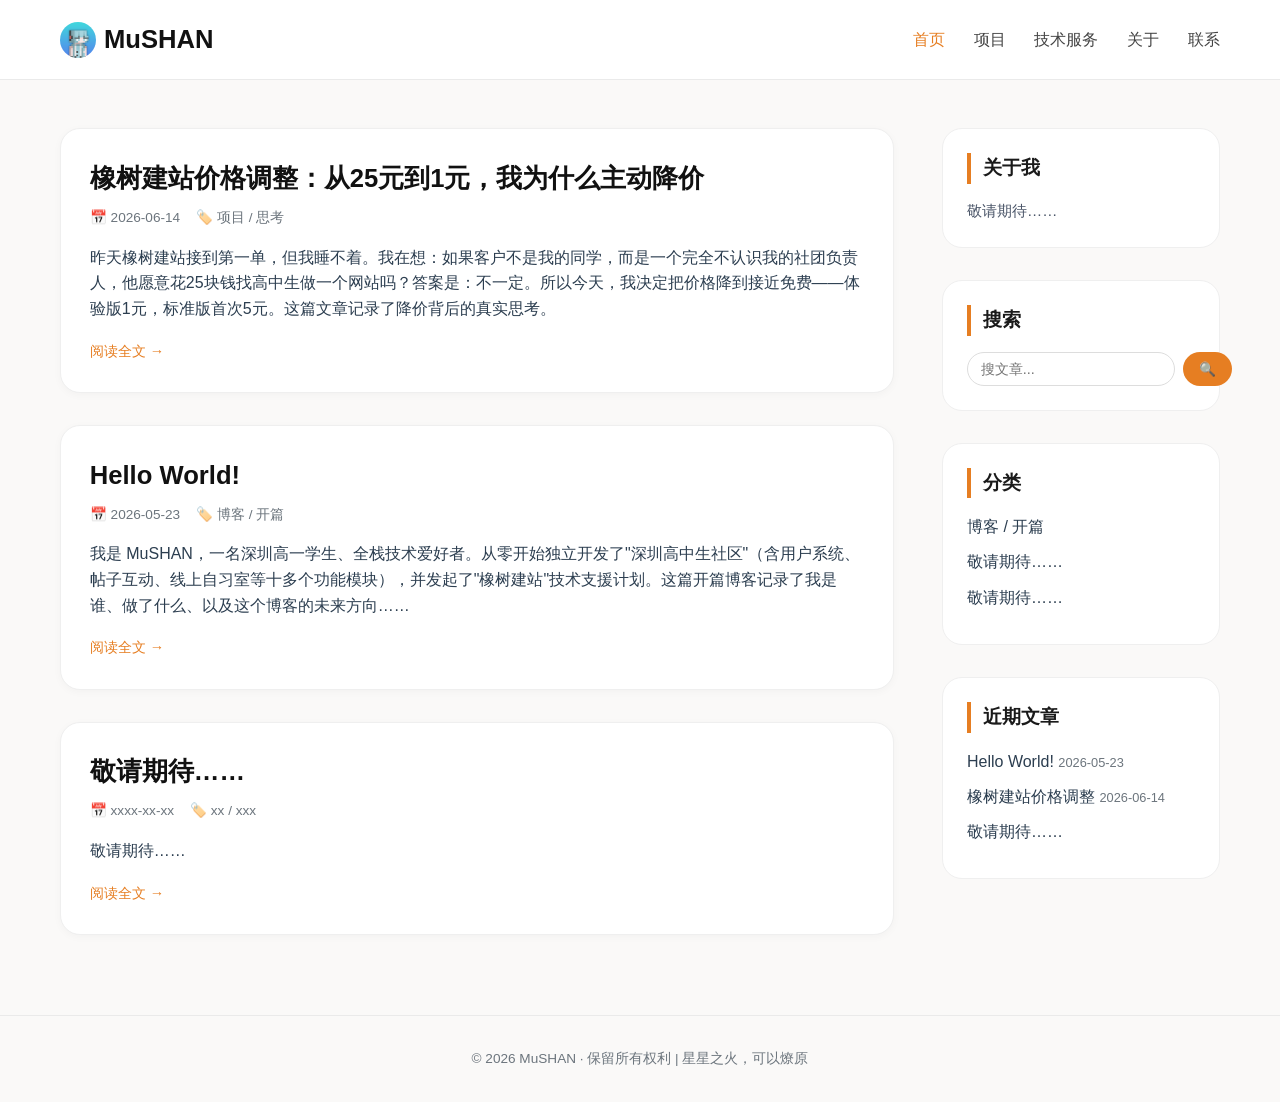
==== commit 732cb5dc: "调整建站价格，新增降价说明文章 - tech-service.html: 体验版降至1元，标准版首次5元 - 新增博客文章 price-update.html - 首页文章列表更新，最新文章置顶  C" ====
--- a/index.html
+++ b/index.html
@@ -182,6 +182,16 @@
             <!-- 主要内容区：文章列表 -->
             <div class="content">
                 <article class="post-card">
+                    <h2 class="post-title"><a href="posts/price-update.html">橡树建站价格调整：从25元到1元，我为什么主动降价</a></h2>
+                    <div class="post-meta">
+                        <span>📅 2026-06-14</span>
+                        <span>🏷️ 项目 / 思考</span>
+                    </div>
+                    <p class="post-excerpt">昨天橡树建站接到第一单，但我睡不着。我在想：如果客户不是我的同学，而是一个完全不认识我的社团负责人，他愿意花25块钱找高中生做一个网站吗？答案是：不一定。所以今天，我决定把价格降到接近免费——体验版1元，标准版首次5元。这篇文章记录了降价背后的真实思考。</p>
+                    <a href="posts/price-update.html" class="read-more">阅读全文 →</a>
+                </article>
+
+                <article class="post-card">
                     <h2 class="post-title"><a href="posts/hello-mushan.html">Hello World!</a></h2>
                     <div class="post-meta">
                         <span>📅 2026-05-23</span>
@@ -189,16 +199,6 @@
                     </div>
                     <p class="post-excerpt">我是 MuSHAN，一名深圳高一学生、全栈技术爱好者。从零开始独立开发了"深圳高中生社区"（含用户系统、帖子互动、线上自习室等十多个功能模块），并发起了"橡树建站"技术支援计划。这篇开篇博客记录了我是谁、做了什么、以及这个博客的未来方向……</p>
                     <a href="posts/hello-mushan.html" class="read-more">阅读全文 →</a>
-                </article>
-
-                <article class="post-card">
-                    <h2 class="post-title"><a href="#">敬请期待……</a></h2>
-                    <div class="post-meta">
-                        <span>📅 xxxx-xx-xx</span>
-                        <span>🏷️ xx / xxx</span>
-                    </div>
-                    <p class="post-excerpt">敬请期待……</p>
-                    <a href="#" class="read-more">阅读全文 →</a>
                 </article>
 
                 <article class="post-card">
@@ -243,7 +243,7 @@
                     <h3>近期文章</h3>
                     <ul class="category-list">
                         <li><a href="posts/hello-mushan.html">Hello World!</a> <span style="color:#6c757d;font-size:0.8rem;">2026-05-23</span></li>
-                        <li><a href="#">敬请期待……</a></li>
+                        <li><a href="posts/price-update.html">橡树建站价格调整</a> <span style="color:#6c757d;font-size:0.8rem;">2026-06-14</span></li>
                         <li><a href="#">敬请期待……</a></li>
                     </ul>
                 </div>
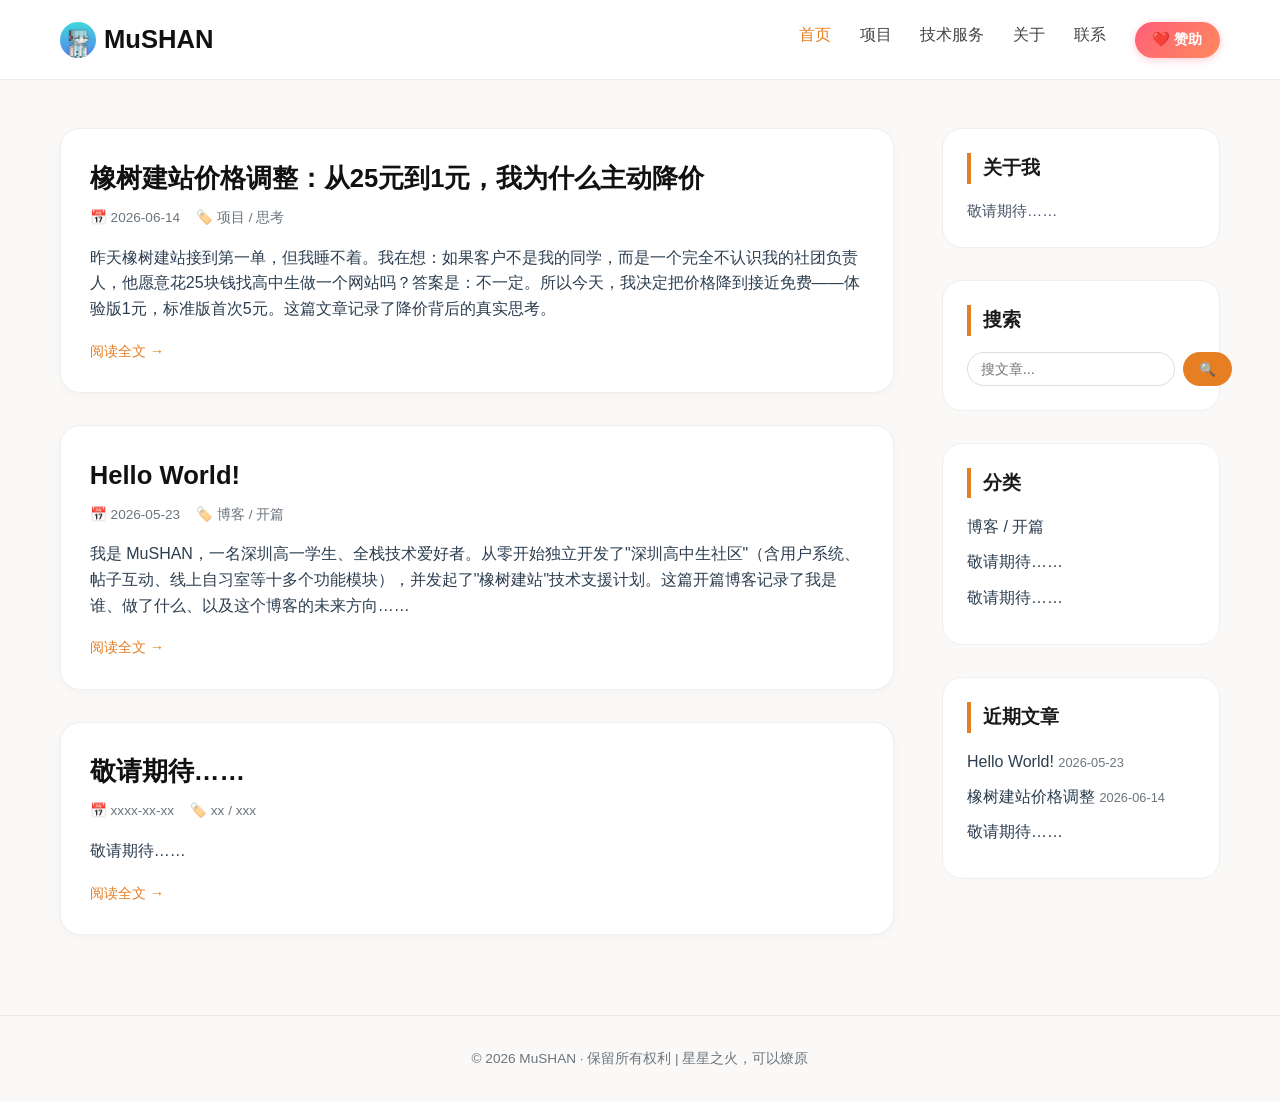
==== commit 55389bba: "新增赞助功能，更新社区展示页为实时数据 - 新增赞助页面 sponsor.html，导航栏添加"❤️ 赞助"按钮 - 上传微信/支付宝收款码图片 - 更新深圳高中生社区页：已上线徽章 + 实时统计数据" ====
--- a/index.html
+++ b/index.html
@@ -173,6 +173,7 @@
                 <a href="tech-service.html">技术服务</a>
                 <a href="about.html">关于</a>
                 <a href="contact.html">联系</a>
+                <a href="sponsor.html" class="nav-sponsor-btn">❤️ 赞助</a>
             </nav>
         </div>
     </header>
--- a/css/shared.css
+++ b/css/shared.css
@@ -62,6 +62,8 @@
 
 .nav-links {
     display: flex;
+    flex-wrap: wrap;
+    justify-content: center;
     gap: 1.8rem;
 }
 
@@ -75,6 +77,28 @@
 .nav-links a:hover,
 .nav-links a.active {
     color: #e67e22;
+}
+
+/* 赞助按钮 */
+.nav-links .nav-sponsor-btn {
+    display: inline-flex;
+    align-items: center;
+    gap: 0.3rem;
+    background: linear-gradient(135deg, #ff5e7a, #ff8a5c);
+    color: #fff;
+    padding: 0.4rem 1.1rem;
+    border-radius: 40px;
+    font-weight: 600;
+    font-size: 0.9rem;
+    box-shadow: 0 2px 8px rgba(255, 94, 122, 0.3);
+    transition: transform 0.2s, box-shadow 0.2s;
+}
+
+.nav-links .nav-sponsor-btn:hover,
+.nav-links .nav-sponsor-btn.active {
+    color: #fff;
+    transform: translateY(-1px);
+    box-shadow: 0 4px 14px rgba(255, 94, 122, 0.45);
 }
 
 /* ===== 页脚 ===== */
@@ -94,4 +118,8 @@
         align-items: center;
         text-align: center;
     }
+
+    .nav-links {
+        gap: 0.9rem;
+    }
 }
